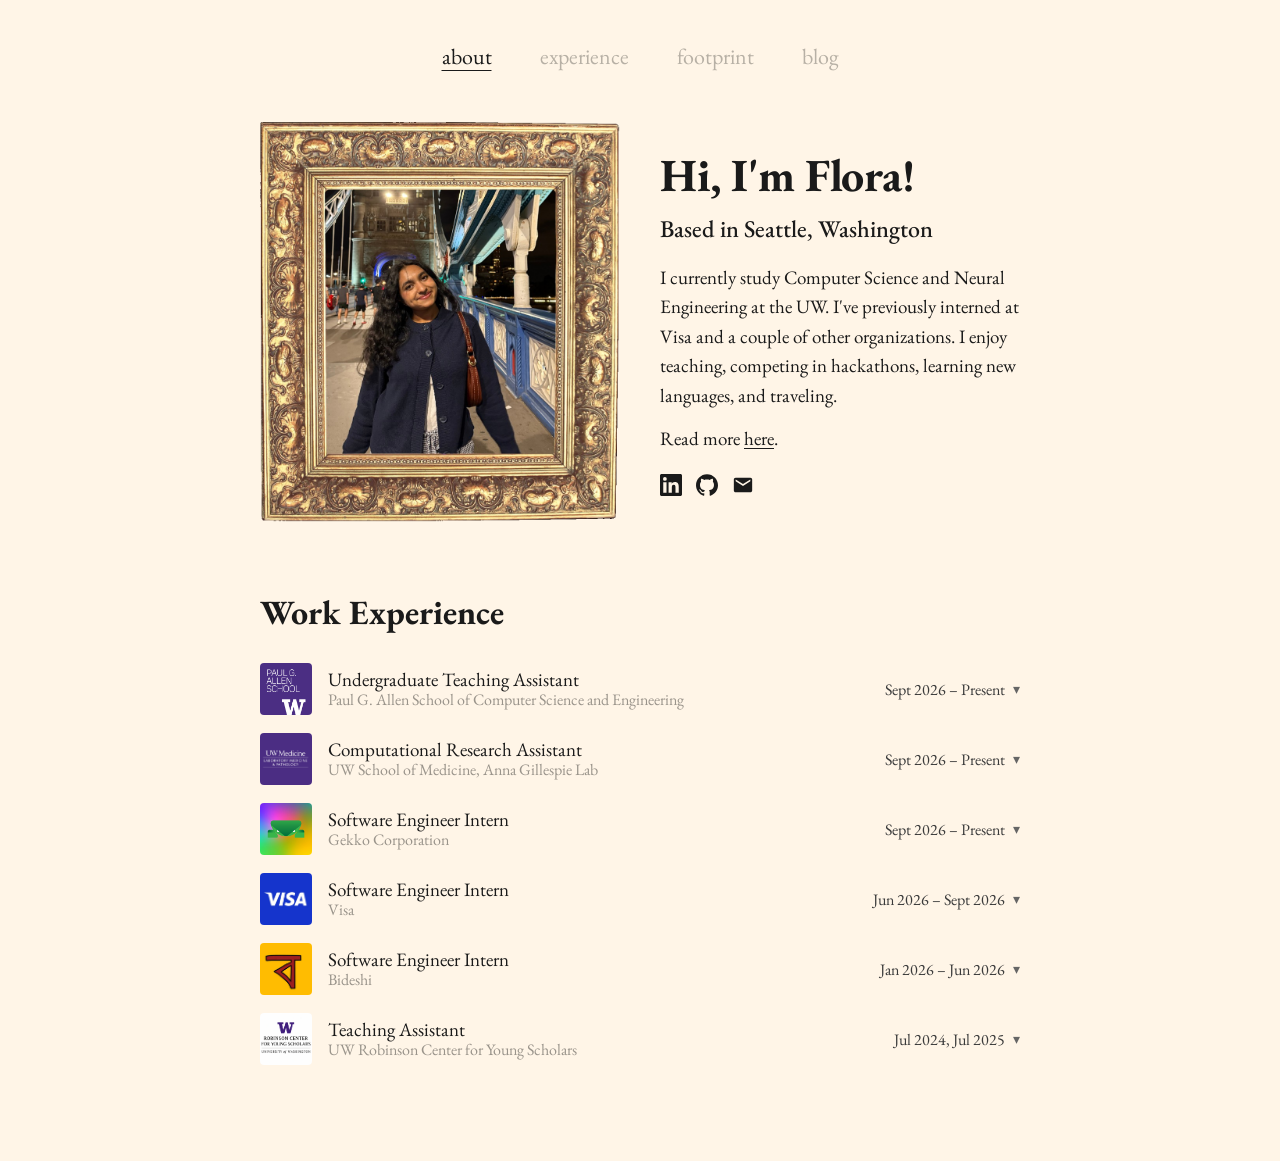
==== index.html @ 86dea398 "Make experience links clickable and shrink tag text. Co-authored-by: Cursor <cursoragent@cursor.com>" ====
<!DOCTYPE html>
<html lang="en">
<head>
    <meta charset="UTF-8">
    <meta name="viewport" content="width=device-width, initial-scale=1.0">
    <title>flora yasmin</title>
    <link rel="icon" href="data:image/svg+xml,<svg xmlns=%22http://www.w3.org/2000/svg%22 viewBox=%220 0 100 100%22><text y=%22.9em%22 font-size=%2290%22>🌷</text></svg>">
    <link rel="preconnect" href="https://fonts.googleapis.com">
    <link rel="preconnect" href="https://fonts.gstatic.com" crossorigin>
    <link href="https://fonts.googleapis.com/css2?family=EB+Garamond:ital,wght@0,400;0,500;0,600;0,700;1,400&display=swap" rel="stylesheet">
    <link rel="stylesheet" href="index.css">
</head>
<body>

<header class="site-header">
    <nav class="nav" aria-label="Primary">
        <a href="index.html" class="nav-link active">about</a>
        <a href="#experience" class="nav-link">experience</a>
        <a href="footprint.html" class="nav-link">footprint</a>
        <a href="blog.html" class="nav-link">blog</a>
    </nav>
</header>

<main class="page">
    <section class="hero" aria-label="About">
        <div class="hero-photo">
            <img src="floraframe.png" alt="Flora in an ornate gold frame">
        </div>
        <div class="hero-copy">
            <h1>Hi, I'm Flora!</h1>
            <p class="hero-location">Based in Seattle, Washington</p>
            <p class="hero-bio">I currently study Computer Science and Neural Engineering at the UW. I've previously interned at Visa and a couple of other organizations. I enjoy teaching, competing in hackathons, learning new languages, and traveling.</p>
            <p class="hero-more">Read more <a href="blog.html">here</a>.</p>
            <div class="socials" aria-label="Social links">
                <a href="https://linkedin.com/in/florayasmin" target="_blank" rel="noopener" aria-label="LinkedIn">
                    <svg viewBox="0 0 24 24" width="22" height="22" fill="currentColor" aria-hidden="true"><path d="M20.447 20.452h-3.554v-5.569c0-1.328-.027-3.037-1.852-3.037-1.853 0-2.136 1.445-2.136 2.939v5.667H9.351V9h3.414v1.561h.046c.477-.9 1.637-1.85 3.37-1.85 3.601 0 4.267 2.37 4.267 5.455v6.286zM5.337 7.433a2.062 2.062 0 1 1 0-4.125 2.062 2.062 0 0 1 0 4.125zM7.119 20.452H3.555V9h3.564v11.452zM22.225 0H1.771C.792 0 0 .774 0 1.729v20.542C0 23.227.792 24 1.771 24h20.451C23.2 24 24 23.227 24 22.271V1.729C24 .774 23.2 0 22.222 0h.003z"/></svg>
                </a>
                <a href="https://github.com/florayasmin" target="_blank" rel="noopener" aria-label="GitHub">
                    <svg viewBox="0 0 24 24" width="22" height="22" fill="currentColor" aria-hidden="true"><path d="M12 .297c-6.63 0-12 5.373-12 12 0 5.303 3.438 9.8 8.205 11.385.6.113.82-.258.82-.577 0-.285-.01-1.04-.015-2.04-3.338.724-4.042-1.61-4.042-1.61C4.422 18.07 3.633 17.7 3.633 17.7c-1.087-.744.084-.729.084-.729 1.205.084 1.838 1.236 1.838 1.236 1.07 1.835 2.809 1.305 3.495.998.108-.776.417-1.305.76-1.605-2.665-.3-5.466-1.332-5.466-5.93 0-1.31.465-2.38 1.235-3.22-.135-.303-.54-1.523.105-3.176 0 0 1.005-.322 3.3 1.23.96-.267 1.98-.399 3-.405 1.02.006 2.04.138 3 .405 2.28-1.552 3.285-1.23 3.285-1.23.645 1.653.24 2.873.12 3.176.765.84 1.23 1.91 1.23 3.22 0 4.61-2.805 5.625-5.475 5.92.42.36.81 1.096.81 2.22 0 1.606-.015 2.896-.015 3.286 0 .315.21.69.825.57C20.565 22.092 24 17.592 24 12.297c0-6.627-5.373-12-12-12"/></svg>
                </a>
                <a href="mailto:fyasmin@uw.edu" aria-label="Email">
                    <svg viewBox="0 0 24 24" width="22" height="22" fill="currentColor" aria-hidden="true"><path d="M20 4H4c-1.1 0-2 .9-2 2v12c0 1.1.9 2 2 2h16c1.1 0 2-.9 2-2V6c0-1.1-.9-2-2-2zm0 4-8 5-8-5V6l8 5 8-5v2z"/></svg>
                </a>
            </div>
        </div>
    </section>

    <section class="experience" id="experience" aria-labelledby="experience-heading">
        <h2 id="experience-heading">Work Experience</h2>
        <ul class="exp-list">
            <li class="exp-item">
                <button class="exp-toggle" type="button" aria-expanded="false">
                    <img class="exp-logo" src="uw-allen-school.png" alt="">
                    <div class="exp-text">
                        <p class="exp-role">Undergraduate Teaching Assistant</p>
                        <p class="exp-org">Paul G. Allen School of Computer Science and Engineering</p>
                    </div>
                    <span class="exp-meta">
                        <span class="exp-dates">Sept 2026 – Present</span>
                        <span class="exp-chevron" aria-hidden="true">▾</span>
                    </span>
                </button>
                <div class="exp-details" hidden>
                    <p class="exp-desc">CSE 190B: Freshman Direct-Admit Seminar</p>
                </div>
            </li>
            <li class="exp-item">
                <button class="exp-toggle" type="button" aria-expanded="false">
                    <img class="exp-logo" src="uwmed.jpg" alt="">
                    <div class="exp-text">
                        <p class="exp-role">Computational Research Assistant</p>
                        <p class="exp-org">UW School of Medicine, Anna Gillespie Lab</p>
                    </div>
                    <span class="exp-meta">
                        <span class="exp-dates">Sept 2026 – Present</span>
                        <span class="exp-chevron" aria-hidden="true">▾</span>
                    </span>
                </button>
                <div class="exp-details" hidden>
                    <p class="exp-desc">Analyzing hippocampal electrophysiology datasets using Python to understand the brain’s mechanisms of memory and decision-making, and impacts on cognitive decline</p>
                    <a class="exp-link" href="https://www.gillespie-lab.com" target="_blank" rel="noopener">https://www.gillespie-lab.com</a>
                </div>
            </li>
            <li class="exp-item">
                <button class="exp-toggle" type="button" aria-expanded="false">
                    <img class="exp-logo" src="gekkoc.png" alt="">
                    <div class="exp-text">
                        <p class="exp-role">Software Engineer Intern</p>
                        <p class="exp-org">Gekko Corporation</p>
                    </div>
                    <span class="exp-meta">
                        <span class="exp-dates">Sept 2026 – Present</span>
                        <span class="exp-chevron" aria-hidden="true">▾</span>
                    </span>
                </button>
                <div class="exp-details" hidden>
                    <p class="exp-desc">AI SIEM, Recursive Language Models</p>
                </div>
            </li>
            <li class="exp-item">
                <button class="exp-toggle" type="button" aria-expanded="false">
                    <img class="exp-logo" src="visa.png" alt="">
                    <div class="exp-text">
                        <p class="exp-role">Software Engineer Intern</p>
                        <p class="exp-org">Visa</p>
                    </div>
                    <span class="exp-meta">
                        <span class="exp-dates">Jun 2026 – Sept 2026</span>
                        <span class="exp-chevron" aria-hidden="true">▾</span>
                    </span>
                </button>
                <div class="exp-details" hidden>
                    <p class="exp-desc">Acceptance Solutions: Analytics Platform</p>
                    <p class="exp-tags">LLMs, Python, React, LangGraph</p>
                </div>
            </li>
            <li class="exp-item">
                <button class="exp-toggle" type="button" aria-expanded="false">
                    <img class="exp-logo" src="bideshi-logo.png" alt="">
                    <div class="exp-text">
                        <p class="exp-role">Software Engineer Intern</p>
                        <p class="exp-org">Bideshi</p>
                    </div>
                    <span class="exp-meta">
                        <span class="exp-dates">Jan 2026 – Jun 2026</span>
                        <span class="exp-chevron" aria-hidden="true">▾</span>
                    </span>
                </button>
                <div class="exp-details" hidden>
                    <p class="exp-desc">Web Development, UI/UX Focus</p>
                    <a class="exp-link" href="https://bideshi.co" target="_blank" rel="noopener">https://bideshi.co</a>
                </div>
            </li>
            <li class="exp-item">
                <button class="exp-toggle" type="button" aria-expanded="false">
                    <img class="exp-logo" src="robinson.jpg" alt="">
                    <div class="exp-text">
                        <p class="exp-role">Teaching Assistant</p>
                        <p class="exp-org">UW Robinson Center for Young Scholars</p>
                    </div>
                    <span class="exp-meta">
                        <span class="exp-dates">Jul 2024, Jul 2025</span>
                        <span class="exp-chevron" aria-hidden="true">▾</span>
                    </span>
                </button>
                <div class="exp-details" hidden>
                    <p class="exp-desc">Introduction to Robotics + Physics of Roller Coasters!</p>
                </div>
            </li>
        </ul>
    </section>
</main>

<script>
    document.querySelectorAll('.exp-toggle').forEach((btn) => {
        btn.addEventListener('click', () => {
            const item = btn.closest('.exp-item');
            const details = item.querySelector('.exp-details');
            const open = btn.getAttribute('aria-expanded') === 'true';
            btn.setAttribute('aria-expanded', String(!open));
            item.classList.toggle('open', !open);
            details.hidden = open;
        });
    });
</script>

</body>
</html>
---- index.css ----
*, *::before, *::after {
    box-sizing: border-box;
    margin: 0;
    padding: 0;
}

html {
    scroll-behavior: smooth;
}

body {
    font-family: "EB Garamond", Garamond, "Times New Roman", serif;
    background-color: #fff5e7;
    color: #1a1a1a;
    min-height: 100vh;
    line-height: 1.55;
    -webkit-font-smoothing: antialiased;
}

a {
    color: inherit;
    text-decoration: none;
}

img {
    display: block;
    max-width: 100%;
}

.site-header {
    padding: 40px 24px 12px;
}

.nav {
    display: flex;
    justify-content: center;
    gap: 48px;
    flex-wrap: wrap;
}

.nav-link {
    font-size: 22px;
    font-weight: 400;
    color: #b7b0a5;
    transition: color 0.15s ease;
}

.nav-link:hover,
.nav-link.active {
    color: #1a1a1a;
}

.nav-link.active {
    text-decoration: underline;
    text-underline-offset: 6px;
    text-decoration-thickness: 1px;
}

.page {
    width: min(760px, calc(100% - 64px));
    margin: 0 auto;
    padding: 36px 0 96px;
}

.hero {
    display: grid;
    grid-template-columns: 1fr 1fr;
    gap: 40px;
    align-items: center;
    margin-bottom: 64px;
}

.hero-photo {
    width: 100%;
}

.hero-photo img {
    width: 100%;
    height: auto;
}

.hero-copy h1 {
    font-size: clamp(34px, 4.5vw, 46px);
    font-weight: 700;
    line-height: 1.15;
    margin-bottom: 8px;
    letter-spacing: -0.01em;
}

.hero-location {
    font-size: clamp(18px, 2.2vw, 24px);
    font-weight: 500;
    margin-bottom: 16px;
}

.hero-bio {
    font-size: clamp(16px, 1.7vw, 19px);
    margin-bottom: 14px;
}

.hero-more {
    font-size: clamp(16px, 1.7vw, 19px);
    margin-bottom: 20px;
}

.hero-more a {
    text-decoration: underline;
    text-underline-offset: 3px;
}

.socials {
    display: flex;
    align-items: center;
    gap: 14px;
}

.socials a {
    color: #1a1a1a;
    display: inline-flex;
    transition: opacity 0.15s ease;
}

.socials a:hover {
    opacity: 0.65;
}

.experience h2 {
    font-size: clamp(26px, 3.2vw, 34px);
    font-weight: 700;
    margin-bottom: 24px;
}

.exp-list {
    list-style: none;
    display: flex;
    flex-direction: column;
    gap: 18px;
}

.exp-item {
    display: block;
}

.exp-toggle {
    width: 100%;
    display: grid;
    grid-template-columns: 52px minmax(0, 1fr) auto;
    gap: 16px;
    align-items: center;
    background: none;
    border: none;
    padding: 0;
    cursor: pointer;
    text-align: left;
    font-family: inherit;
    color: inherit;
}

.exp-logo {
    width: 52px;
    height: 52px;
    object-fit: cover;
    border-radius: 4px;
    background: #fff;
}

.exp-role {
    font-size: 19px;
    font-weight: 400;
    color: #1a1a1a;
    line-height: 1.15;
}

.exp-org {
    font-size: 16px;
    color: #9a948b;
    margin-top: 0;
    line-height: 1.2;
}

.exp-meta {
    display: inline-flex;
    align-items: center;
    gap: 8px;
    flex-shrink: 0;
}

.exp-dates {
    font-size: 16px;
    color: #3a3a3a;
    white-space: nowrap;
    text-align: right;
}

.exp-chevron {
    font-size: 14px;
    color: #666;
    line-height: 1;
    transition: transform 0.2s ease;
}

.exp-item.open .exp-chevron {
    transform: rotate(180deg);
}

.exp-details {
    padding: 10px 0 4px 68px;
    color: #666;
    font-size: 16px;
    line-height: 1.45;
}

.exp-details[hidden] {
    display: none;
}

.exp-desc,
.exp-link,
.exp-tags {
    margin: 0 0 4px;
    display: block;
}

.exp-link {
    text-decoration: underline;
    text-underline-offset: 2px;
    color: #666;
    width: fit-content;
}

.exp-link:hover {
    color: #1a1a1a;
}

.exp-tags {
    color: #8a8a8a;
    font-size: 13px;
}

.placeholder-page {
    width: min(720px, calc(100% - 48px));
    margin: 0 auto;
    padding: 80px 0 100px;
    text-align: center;
}

.placeholder-page h1 {
    font-size: clamp(32px, 4vw, 44px);
    font-weight: 700;
    margin-bottom: 12px;
}

.placeholder-page p {
    font-size: 20px;
    color: #5a5a5a;
}

@media (max-width: 800px) {
    .nav {
        gap: 24px;
    }

    .nav-link {
        font-size: 18px;
    }

    .page {
        width: min(760px, calc(100% - 40px));
        padding-top: 24px;
    }

    .hero {
        grid-template-columns: 1fr;
        gap: 28px;
        margin-bottom: 48px;
    }

    .hero-photo {
        max-width: 300px;
        margin: 0 auto;
    }

    .exp-item {
        /* keep block layout on mobile */
    }

    .exp-toggle {
        grid-template-columns: 48px 1fr;
        gap: 14px;
    }

    .exp-logo {
        width: 48px;
        height: 48px;
    }

    .exp-meta {
        grid-column: 2;
        justify-self: start;
    }

    .exp-dates {
        text-align: left;
        white-space: normal;
        font-size: 15px;
        color: #666;
    }

    .exp-details {
        padding-left: 62px;
    }
}
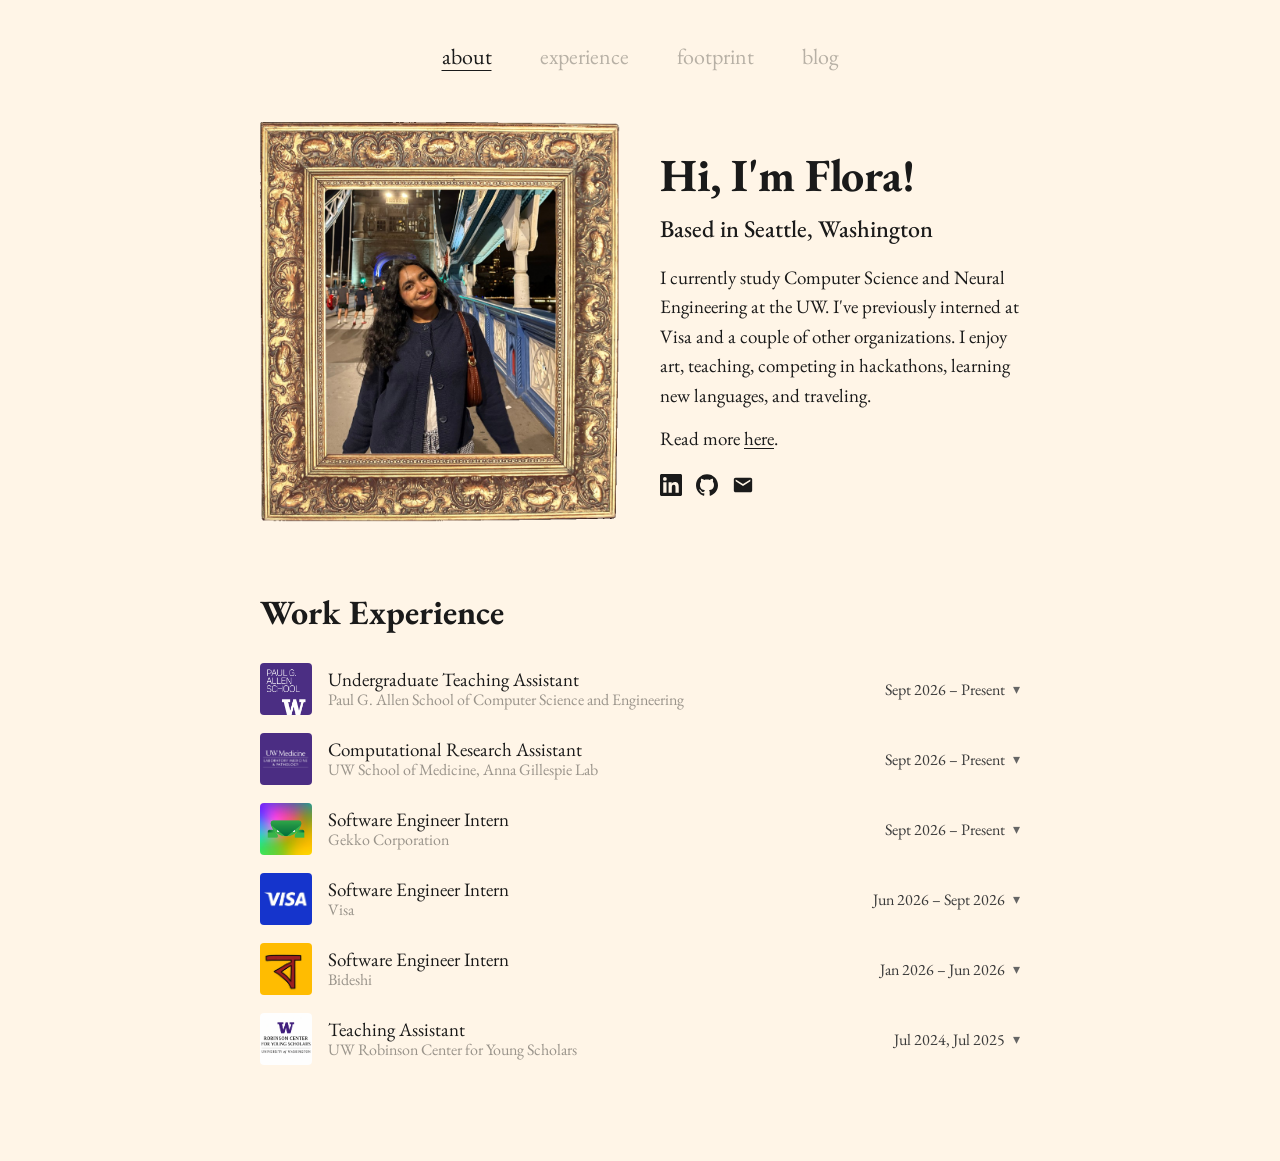
==== commit 03570ff2: "Mention art in the homepage bio. Co-authored-by: Cursor <cursoragent@cursor.com>" ====
--- a/index.html
+++ b/index.html
@@ -4,7 +4,7 @@
     <meta charset="UTF-8">
     <meta name="viewport" content="width=device-width, initial-scale=1.0">
     <title>flora yasmin</title>
-    <link rel="icon" href="data:image/svg+xml,<svg xmlns=%22http://www.w3.org/2000/svg%22 viewBox=%220 0 100 100%22><text y=%22.9em%22 font-size=%2290%22>🌷</text></svg>">
+    <link rel="icon" href="data:image/svg+xml,<svg xmlns=%22http://www.w3.org/2000/svg%22 viewBox=%220 0 100 100%22><text y=%22.9em%22 font-size=%2290%22>🌺</text></svg>">
     <link rel="preconnect" href="https://fonts.googleapis.com">
     <link rel="preconnect" href="https://fonts.gstatic.com" crossorigin>
     <link href="https://fonts.googleapis.com/css2?family=EB+Garamond:ital,wght@0,400;0,500;0,600;0,700;1,400&display=swap" rel="stylesheet">
@@ -29,7 +29,7 @@
         <div class="hero-copy">
             <h1>Hi, I'm Flora!</h1>
             <p class="hero-location">Based in Seattle, Washington</p>
-            <p class="hero-bio">I currently study Computer Science and Neural Engineering at the UW. I've previously interned at Visa and a couple of other organizations. I enjoy teaching, competing in hackathons, learning new languages, and traveling.</p>
+            <p class="hero-bio">I currently study Computer Science and Neural Engineering at the UW. I've previously interned at Visa and a couple of other organizations. I enjoy art, teaching, competing in hackathons, learning new languages, and traveling.</p>
             <p class="hero-more">Read more <a href="blog.html">here</a>.</p>
             <div class="socials" aria-label="Social links">
                 <a href="https://linkedin.com/in/florayasmin" target="_blank" rel="noopener" aria-label="LinkedIn">
--- a/index.css
+++ b/index.css
@@ -310,3 +310,234 @@
         padding-left: 62px;
     }
 }
+
+/* ── footprint map ── */
+.footprint-body {
+    min-height: 100vh;
+    display: flex;
+    flex-direction: column;
+}
+
+.footprint-body .site-header {
+    padding-bottom: 0;
+}
+
+.footprint-page {
+    width: min(1180px, calc(100% - 32px));
+    margin: 0 auto;
+    padding: 36px 0 32px;
+    flex: 1;
+    display: flex;
+    flex-direction: column;
+}
+
+.footprint-instruction {
+    text-align: center;
+    font-size: 22px;
+    color: #1a1a1a;
+    margin-bottom: 6px;
+}
+
+.footprint-sub {
+    text-align: center;
+    font-size: 18px;
+    color: #5a5a5a;
+    margin-bottom: 8px;
+}
+
+.map-wrap {
+    width: 100%;
+    flex: 1;
+    min-height: min(68vh, 640px);
+    background: transparent;
+    border: none;
+    border-radius: 0;
+    overflow: visible;
+    display: flex;
+    align-items: center;
+}
+
+#worldMap {
+    width: 100%;
+    height: 100%;
+    min-height: min(68vh, 640px);
+    display: block;
+}
+
+.map-ocean {
+    fill: #fff5e7;
+}
+
+.map-land {
+    fill: #efe2cf;
+}
+
+.map-country {
+    fill: #efe2cf;
+    stroke: #fff5e7;
+    stroke-width: 0.6;
+    transition: fill 0.15s ease;
+}
+
+.map-country.visited {
+    fill: #c4a574;
+    cursor: pointer;
+}
+
+.map-country.visited:hover {
+    fill: #b08d55;
+}
+
+.map-marker-dot {
+    fill: #8b6914;
+    stroke: #fff5e7;
+    stroke-width: 1.5;
+    pointer-events: none;
+}
+
+.map-marker-hit {
+    fill: transparent;
+}
+
+.map-marker:hover .map-marker-dot {
+    fill: #6d5210;
+}
+
+.map-fallback {
+    text-align: center;
+    padding: 48px 20px;
+    color: #5a5a5a;
+    font-size: 18px;
+    width: 100%;
+}
+
+.place-modal {
+    position: fixed;
+    inset: 0;
+    z-index: 100;
+    display: flex;
+    align-items: center;
+    justify-content: center;
+    padding: 24px;
+}
+
+.place-modal[hidden] {
+    display: none;
+}
+
+.place-modal-backdrop {
+    position: absolute;
+    inset: 0;
+    background: rgba(40, 30, 20, 0.45);
+}
+
+.place-modal-card {
+    position: relative;
+    z-index: 1;
+    width: min(520px, 100%);
+    max-height: min(80vh, 640px);
+    overflow-y: auto;
+    background: #fff5e7;
+    border: 1px solid #ead9c2;
+    border-radius: 14px;
+    padding: 28px 28px 24px;
+    box-shadow: 0 16px 48px rgba(40, 30, 20, 0.18);
+}
+
+.place-modal-close {
+    position: absolute;
+    top: 14px;
+    right: 14px;
+    width: 32px;
+    height: 32px;
+    border: none;
+    border-radius: 50%;
+    background: #efe2cf;
+    color: #1a1a1a;
+    cursor: pointer;
+    font-family: inherit;
+    font-size: 14px;
+}
+
+.place-modal-close:hover {
+    background: #ead9c2;
+}
+
+.place-modal-card h2 {
+    font-size: 30px;
+    font-weight: 700;
+    margin-bottom: 12px;
+    padding-right: 36px;
+}
+
+.place-modal-story {
+    font-size: 18px;
+    color: #3a3a3a;
+    margin-bottom: 18px;
+    line-height: 1.6;
+}
+
+.place-modal-photos {
+    display: grid;
+    grid-template-columns: 1fr 1fr;
+    gap: 10px;
+}
+
+.place-modal-photos img {
+    width: 100%;
+    aspect-ratio: 4 / 3;
+    object-fit: cover;
+    border-radius: 8px;
+}
+
+.photo-slot {
+    aspect-ratio: 4 / 3;
+    border-radius: 8px;
+    background: #efe2cf;
+    border: 1px dashed #c4a574;
+    color: #8a7a66;
+    display: flex;
+    align-items: center;
+    justify-content: center;
+    font-size: 15px;
+}
+
+.footprint-mobile-note {
+    display: none;
+}
+
+@media (max-width: 700px) {
+    .footprint-page {
+        width: calc(100% - 20px);
+        padding-top: 24px;
+        justify-content: center;
+        min-height: 60vh;
+    }
+
+    .footprint-instruction,
+    .footprint-sub,
+    .map-wrap {
+        display: none;
+    }
+
+    .footprint-mobile-note {
+        display: block;
+        text-align: center;
+        font-size: 20px;
+        line-height: 1.5;
+        color: #3a3a3a;
+        max-width: 18em;
+        margin: 0 auto;
+        padding: 24px 16px;
+    }
+}
+
+@media (max-width: 600px) {
+    .place-modal-photos {
+        grid-template-columns: 1fr;
+    }
+
+    .place-modal-card {
+        padding: 24px 18px 18px;
+    }
+}
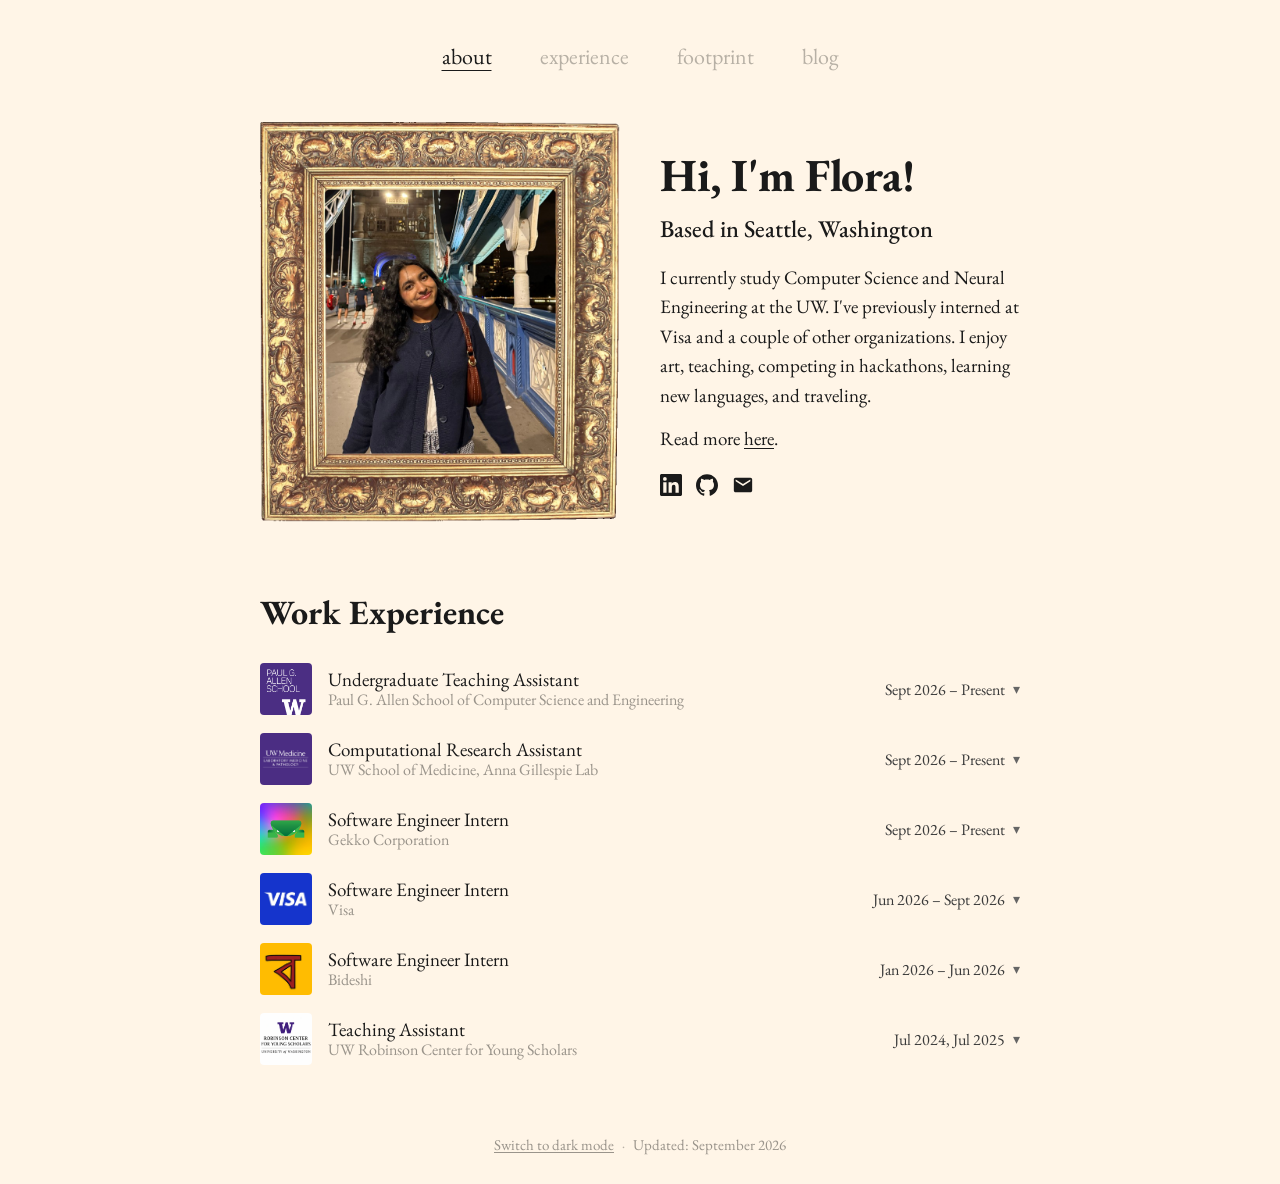
==== commit 583b6a40: "Add dark mode toggle footer across the site. Include a small centered footer with theme switching an" ====
--- a/index.html
+++ b/index.html
@@ -9,6 +9,7 @@
     <link rel="preconnect" href="https://fonts.gstatic.com" crossorigin>
     <link href="https://fonts.googleapis.com/css2?family=EB+Garamond:ital,wght@0,400;0,500;0,600;0,700;1,400&display=swap" rel="stylesheet">
     <link rel="stylesheet" href="index.css">
+    <script src="theme.js"></script>
 </head>
 <body>
 
@@ -151,6 +152,12 @@
     </section>
 </main>
 
+<footer class="site-footer">
+    <button type="button" class="theme-toggle">Switch to dark mode</button>
+    <span class="footer-sep">·</span>
+    <span>Updated: September 2026</span>
+</footer>
+
 <script>
     document.querySelectorAll('.exp-toggle').forEach((btn) => {
         btn.addEventListener('click', () => {
--- a/index.css
+++ b/index.css
@@ -1,3 +1,47 @@
+:root {
+    --bg: #fff5e7;
+    --text: #1a1a1a;
+    --text-muted: #5a5a5a;
+    --text-soft: #9a948b;
+    --text-mid: #3a3a3a;
+    --nav-idle: #b7b0a5;
+    --detail: #666;
+    --tags: #8a8a8a;
+    --logo-bg: #fff;
+    --map-land: #efe2cf;
+    --map-visited: #c4a574;
+    --map-visited-hover: #b08d55;
+    --map-marker: #8b6914;
+    --map-marker-hover: #6d5210;
+    --modal-border: #ead9c2;
+    --modal-chip: #efe2cf;
+    --modal-backdrop: rgba(40, 30, 20, 0.45);
+    --slot-text: #8a7a66;
+    --footer: #9a948b;
+}
+
+html[data-theme="dark"] {
+    --bg: #1b1924;
+    --text: #fff5e7;
+    --text-muted: #b7b0a5;
+    --text-soft: #8a8494;
+    --text-mid: #d4cfc4;
+    --nav-idle: #6f6a78;
+    --detail: #b7b0a5;
+    --tags: #8a8494;
+    --logo-bg: #2a2735;
+    --map-land: #2a2735;
+    --map-visited: #c4a574;
+    --map-visited-hover: #d4b88a;
+    --map-marker: #e0c089;
+    --map-marker-hover: #fff5e7;
+    --modal-border: #3a3648;
+    --modal-chip: #2a2735;
+    --modal-backdrop: rgba(0, 0, 0, 0.55);
+    --slot-text: #8a8494;
+    --footer: #8a8494;
+}
+
 *, *::before, *::after {
     box-sizing: border-box;
     margin: 0;
@@ -10,11 +54,14 @@
 
 body {
     font-family: "EB Garamond", Garamond, "Times New Roman", serif;
-    background-color: #fff5e7;
-    color: #1a1a1a;
+    background-color: var(--bg);
+    color: var(--text);
     min-height: 100vh;
     line-height: 1.55;
     -webkit-font-smoothing: antialiased;
+    display: flex;
+    flex-direction: column;
+    transition: background-color 0.2s ease, color 0.2s ease;
 }
 
 a {
@@ -41,13 +88,13 @@
 .nav-link {
     font-size: 22px;
     font-weight: 400;
-    color: #b7b0a5;
+    color: var(--nav-idle);
     transition: color 0.15s ease;
 }
 
 .nav-link:hover,
 .nav-link.active {
-    color: #1a1a1a;
+    color: var(--text);
 }
 
 .nav-link.active {
@@ -59,7 +106,8 @@
 .page {
     width: min(760px, calc(100% - 64px));
     margin: 0 auto;
-    padding: 36px 0 96px;
+    padding: 36px 0 48px;
+    flex: 1;
 }
 
 .hero {
@@ -115,7 +163,7 @@
 }
 
 .socials a {
-    color: #1a1a1a;
+    color: var(--text);
     display: inline-flex;
     transition: opacity 0.15s ease;
 }
@@ -161,19 +209,19 @@
     height: 52px;
     object-fit: cover;
     border-radius: 4px;
-    background: #fff;
+    background: var(--logo-bg);
 }
 
 .exp-role {
     font-size: 19px;
     font-weight: 400;
-    color: #1a1a1a;
+    color: var(--text);
     line-height: 1.15;
 }
 
 .exp-org {
     font-size: 16px;
-    color: #9a948b;
+    color: var(--text-soft);
     margin-top: 0;
     line-height: 1.2;
 }
@@ -187,14 +235,14 @@
 
 .exp-dates {
     font-size: 16px;
-    color: #3a3a3a;
+    color: var(--text-mid);
     white-space: nowrap;
     text-align: right;
 }
 
 .exp-chevron {
     font-size: 14px;
-    color: #666;
+    color: var(--detail);
     line-height: 1;
     transition: transform 0.2s ease;
 }
@@ -205,7 +253,7 @@
 
 .exp-details {
     padding: 10px 0 4px 68px;
-    color: #666;
+    color: var(--detail);
     font-size: 16px;
     line-height: 1.45;
 }
@@ -224,24 +272,25 @@
 .exp-link {
     text-decoration: underline;
     text-underline-offset: 2px;
-    color: #666;
+    color: var(--detail);
     width: fit-content;
 }
 
 .exp-link:hover {
-    color: #1a1a1a;
+    color: var(--text);
 }
 
 .exp-tags {
-    color: #8a8a8a;
+    color: var(--tags);
     font-size: 13px;
 }
 
 .placeholder-page {
     width: min(720px, calc(100% - 48px));
     margin: 0 auto;
-    padding: 80px 0 100px;
+    padding: 80px 0 48px;
     text-align: center;
+    flex: 1;
 }
 
 .placeholder-page h1 {
@@ -252,7 +301,38 @@
 
 .placeholder-page p {
     font-size: 20px;
-    color: #5a5a5a;
+    color: var(--text-muted);
+}
+
+.site-footer {
+    display: flex;
+    align-items: center;
+    justify-content: center;
+    flex-wrap: wrap;
+    gap: 8px;
+    padding: 20px 16px 28px;
+    font-size: 15px;
+    color: var(--footer);
+}
+
+.theme-toggle {
+    font-family: inherit;
+    font-size: 15px;
+    color: var(--footer);
+    background: none;
+    border: none;
+    padding: 0;
+    cursor: pointer;
+    text-decoration: underline;
+    text-underline-offset: 2px;
+}
+
+.theme-toggle:hover {
+    color: var(--text);
+}
+
+.footer-sep {
+    opacity: 0.7;
 }
 
 @media (max-width: 800px) {
@@ -280,10 +360,6 @@
         margin: 0 auto;
     }
 
-    .exp-item {
-        /* keep block layout on mobile */
-    }
-
     .exp-toggle {
         grid-template-columns: 48px 1fr;
         gap: 14px;
@@ -303,7 +379,7 @@
         text-align: left;
         white-space: normal;
         font-size: 15px;
-        color: #666;
+        color: var(--detail);
     }
 
     .exp-details {
@@ -314,8 +390,6 @@
 /* ── footprint map ── */
 .footprint-body {
     min-height: 100vh;
-    display: flex;
-    flex-direction: column;
 }
 
 .footprint-body .site-header {
@@ -325,7 +399,7 @@
 .footprint-page {
     width: min(1180px, calc(100% - 32px));
     margin: 0 auto;
-    padding: 36px 0 32px;
+    padding: 36px 0 24px;
     flex: 1;
     display: flex;
     flex-direction: column;
@@ -334,14 +408,14 @@
 .footprint-instruction {
     text-align: center;
     font-size: 22px;
-    color: #1a1a1a;
+    color: var(--text);
     margin-bottom: 6px;
 }
 
 .footprint-sub {
     text-align: center;
     font-size: 18px;
-    color: #5a5a5a;
+    color: var(--text-muted);
     margin-bottom: 8px;
 }
 
@@ -365,32 +439,32 @@
 }
 
 .map-ocean {
-    fill: #fff5e7;
+    fill: var(--bg);
 }
 
 .map-land {
-    fill: #efe2cf;
+    fill: var(--map-land);
 }
 
 .map-country {
-    fill: #efe2cf;
-    stroke: #fff5e7;
+    fill: var(--map-land);
+    stroke: var(--bg);
     stroke-width: 0.6;
     transition: fill 0.15s ease;
 }
 
 .map-country.visited {
-    fill: #c4a574;
+    fill: var(--map-visited);
     cursor: pointer;
 }
 
 .map-country.visited:hover {
-    fill: #b08d55;
+    fill: var(--map-visited-hover);
 }
 
 .map-marker-dot {
-    fill: #8b6914;
-    stroke: #fff5e7;
+    fill: var(--map-marker);
+    stroke: var(--bg);
     stroke-width: 1.5;
     pointer-events: none;
 }
@@ -400,13 +474,13 @@
 }
 
 .map-marker:hover .map-marker-dot {
-    fill: #6d5210;
+    fill: var(--map-marker-hover);
 }
 
 .map-fallback {
     text-align: center;
     padding: 48px 20px;
-    color: #5a5a5a;
+    color: var(--text-muted);
     font-size: 18px;
     width: 100%;
 }
@@ -428,7 +502,7 @@
 .place-modal-backdrop {
     position: absolute;
     inset: 0;
-    background: rgba(40, 30, 20, 0.45);
+    background: var(--modal-backdrop);
 }
 
 .place-modal-card {
@@ -437,11 +511,12 @@
     width: min(520px, 100%);
     max-height: min(80vh, 640px);
     overflow-y: auto;
-    background: #fff5e7;
-    border: 1px solid #ead9c2;
+    background: var(--bg);
+    border: 1px solid var(--modal-border);
     border-radius: 14px;
     padding: 28px 28px 24px;
-    box-shadow: 0 16px 48px rgba(40, 30, 20, 0.18);
+    box-shadow: 0 16px 48px rgba(0, 0, 0, 0.18);
+    color: var(--text);
 }
 
 .place-modal-close {
@@ -452,15 +527,15 @@
     height: 32px;
     border: none;
     border-radius: 50%;
-    background: #efe2cf;
-    color: #1a1a1a;
+    background: var(--modal-chip);
+    color: var(--text);
     cursor: pointer;
     font-family: inherit;
     font-size: 14px;
 }
 
 .place-modal-close:hover {
-    background: #ead9c2;
+    opacity: 0.85;
 }
 
 .place-modal-card h2 {
@@ -472,7 +547,7 @@
 
 .place-modal-story {
     font-size: 18px;
-    color: #3a3a3a;
+    color: var(--text-mid);
     margin-bottom: 18px;
     line-height: 1.6;
 }
@@ -493,9 +568,9 @@
 .photo-slot {
     aspect-ratio: 4 / 3;
     border-radius: 8px;
-    background: #efe2cf;
-    border: 1px dashed #c4a574;
-    color: #8a7a66;
+    background: var(--modal-chip);
+    border: 1px dashed var(--map-visited);
+    color: var(--slot-text);
     display: flex;
     align-items: center;
     justify-content: center;
@@ -525,7 +600,7 @@
         text-align: center;
         font-size: 20px;
         line-height: 1.5;
-        color: #3a3a3a;
+        color: var(--text-mid);
         max-width: 18em;
         margin: 0 auto;
         padding: 24px 16px;
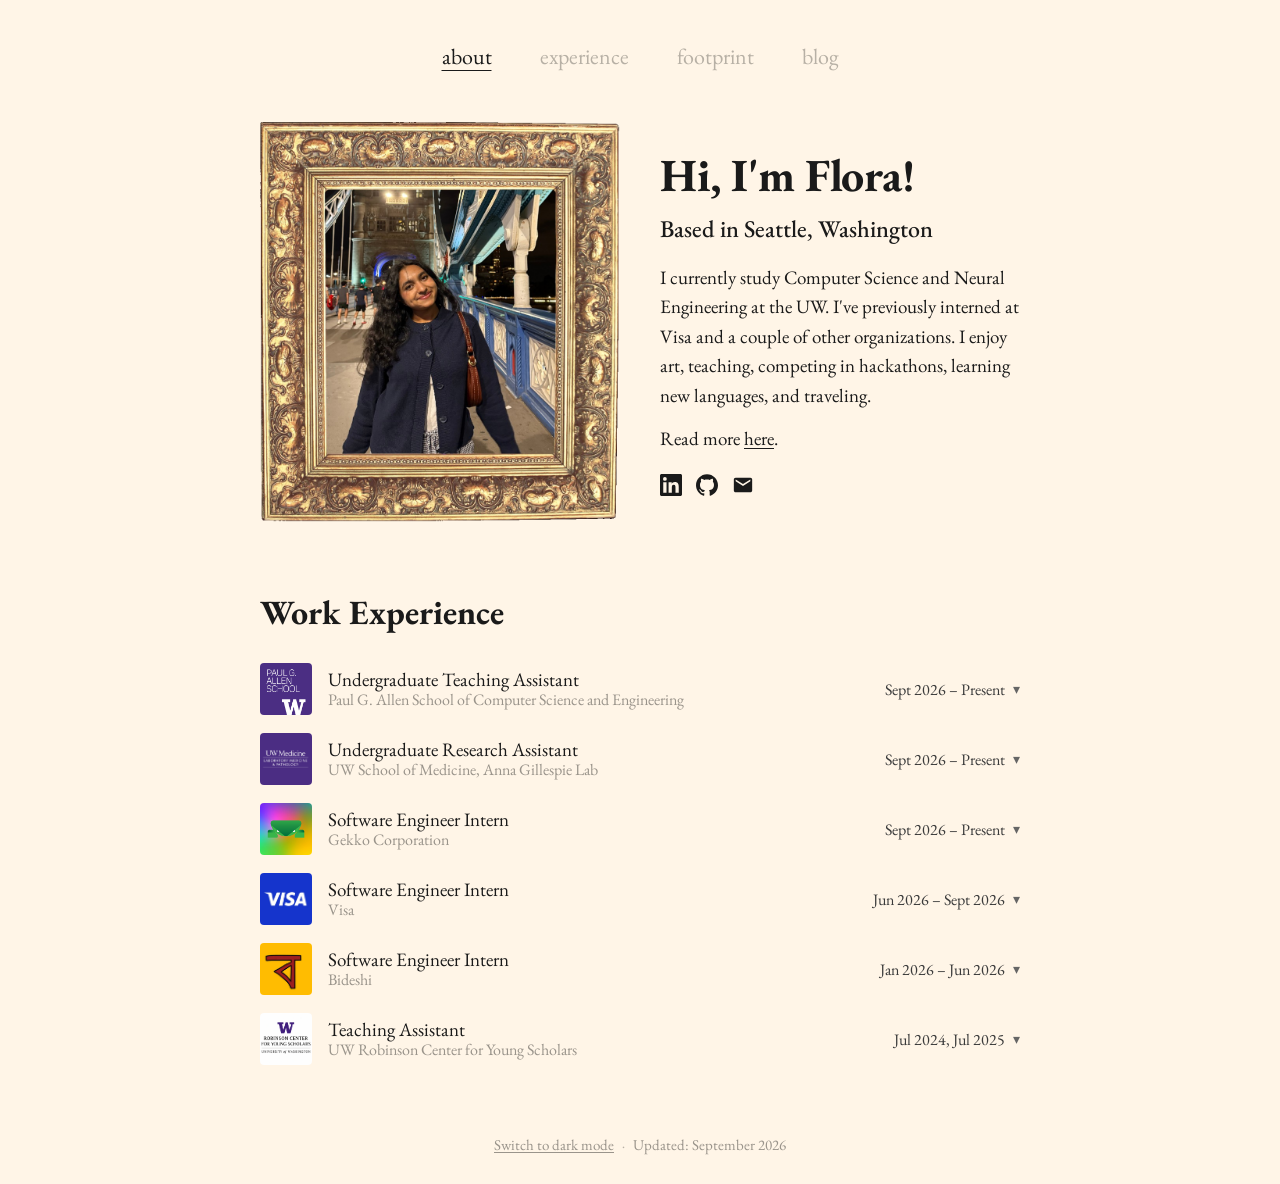
==== commit 7202a38f: "Rename UW Medicine role to undergraduate research assistant. Co-authored-by: Cursor <cursoragent@cur" ====
--- a/index.html
+++ b/index.html
@@ -69,7 +69,7 @@
                 <button class="exp-toggle" type="button" aria-expanded="false">
                     <img class="exp-logo" src="uwmed.jpg" alt="">
                     <div class="exp-text">
-                        <p class="exp-role">Computational Research Assistant</p>
+                        <p class="exp-role">Undergraduate Research Assistant</p>
                         <p class="exp-org">UW School of Medicine, Anna Gillespie Lab</p>
                     </div>
                     <span class="exp-meta">
--- a/index.css
+++ b/index.css
@@ -429,6 +429,26 @@
     overflow: visible;
     display: flex;
     align-items: center;
+    position: relative;
+}
+
+.map-tooltip {
+    position: absolute;
+    z-index: 5;
+    transform: translate(-50%, calc(-100% - 12px));
+    background: var(--text);
+    color: var(--bg);
+    font-size: 14px;
+    line-height: 1.3;
+    padding: 6px 10px;
+    border-radius: 6px;
+    white-space: nowrap;
+    pointer-events: none;
+    box-shadow: 0 4px 14px rgba(0, 0, 0, 0.18);
+}
+
+.map-tooltip[hidden] {
+    display: none;
 }
 
 #worldMap {
@@ -455,7 +475,7 @@
 
 .map-country.visited {
     fill: var(--map-visited);
-    cursor: pointer;
+    cursor: default;
 }
 
 .map-country.visited:hover {
@@ -469,12 +489,20 @@
     pointer-events: none;
 }
 
+.map-marker.special .map-marker-dot {
+    fill: #77a5fd;
+}
+
 .map-marker-hit {
     fill: transparent;
 }
 
 .map-marker:hover .map-marker-dot {
     fill: var(--map-marker-hover);
+}
+
+.map-marker.special:hover .map-marker-dot {
+    fill: #2e8bf5;
 }
 
 .map-fallback {
@@ -493,6 +521,14 @@
     align-items: center;
     justify-content: center;
     padding: 24px;
+}
+
+.place-modal.has-gallery {
+    /* Bias slightly downward so only the first intro line stays visible above */
+    align-items: center;
+    padding-top: 36px;
+    padding-bottom: 24px;
+    overflow-y: auto;
 }
 
 .place-modal[hidden] {
@@ -519,30 +555,90 @@
     color: var(--text);
 }
 
+/* Gallery template (Italy and future special places) */
+.place-modal.has-gallery .place-modal-card {
+    width: min(760px, calc(100vw - 48px));
+    max-height: min(84vh, 780px);
+    margin-top: 8px;
+    padding: 14px 20px 20px;
+    display: flex;
+    flex-direction: column;
+    overflow: hidden;
+}
+
+.place-modal-header {
+    display: flex;
+    align-items: center;
+    gap: 12px;
+    margin-bottom: 12px;
+    flex-shrink: 0;
+}
+
 .place-modal-close {
-    position: absolute;
-    top: 14px;
-    right: 14px;
-    width: 32px;
-    height: 32px;
+    position: static;
+    flex: 0 0 auto;
+    width: 28px;
+    height: 28px;
     border: none;
     border-radius: 50%;
     background: var(--modal-chip);
     color: var(--text);
     cursor: pointer;
     font-family: inherit;
-    font-size: 14px;
+    font-size: 13px;
+    line-height: 1;
+    z-index: 2;
+    display: flex;
+    align-items: center;
+    justify-content: center;
+    padding: 0;
+    margin-left: auto;
+}
+
+.place-modal.has-gallery .place-modal-close {
+    width: 28px;
+    height: 28px;
 }
 
 .place-modal-close:hover {
     opacity: 0.85;
 }
 
-.place-modal-card h2 {
+.place-modal-card h2,
+.place-modal-heading {
     font-size: 30px;
     font-weight: 700;
-    margin-bottom: 12px;
-    padding-right: 36px;
+    margin-bottom: 0;
+    padding-right: 0;
+    line-height: 1.25;
+    flex: 1 1 auto;
+    min-width: 0;
+}
+
+.place-modal.has-gallery .place-modal-heading {
+    display: flex;
+    flex-wrap: wrap;
+    align-items: baseline;
+    column-gap: 0.3em;
+    row-gap: 0.15em;
+    margin-bottom: 0;
+    font-size: 32px;
+}
+
+.place-modal-name {
+    font-weight: 700;
+    color: var(--text);
+}
+
+.place-modal-tagline {
+    font-size: 16px;
+    font-weight: 400;
+    color: var(--text-muted);
+    line-height: 1.35;
+}
+
+.place-modal-tagline[hidden] {
+    display: none;
 }
 
 .place-modal-story {
@@ -552,21 +648,66 @@
     line-height: 1.6;
 }
 
+.place-modal-story[hidden] {
+    display: none;
+}
+
 .place-modal-photos {
     display: grid;
     grid-template-columns: 1fr 1fr;
     gap: 10px;
 }
 
-.place-modal-photos img {
+.place-modal.has-gallery .place-modal-photos {
+    grid-template-columns: repeat(4, minmax(0, 1fr));
+    gap: 6px;
+    flex: 0 1 auto;
+    min-height: 0;
+    overflow-y: auto;
+    overscroll-behavior: contain;
+    align-content: start;
+}
+
+.place-modal-photo {
+    position: relative;
     width: 100%;
-    aspect-ratio: 4 / 3;
+    aspect-ratio: 1 / 1;
+    overflow: hidden;
+    background: var(--modal-chip);
+    border-radius: 0;
+}
+
+/* Fallback square box for browsers that mishandle aspect-ratio on grid children */
+.place-modal.has-gallery .place-modal-photo {
+    height: 0;
+    padding-bottom: 100%;
+    aspect-ratio: auto;
+}
+
+.place-modal-photo img {
+    position: absolute;
+    inset: 0;
+    width: 100%;
+    height: 100%;
+    max-width: none;
     object-fit: cover;
+    object-position: center;
+    display: block;
+    border-radius: 0;
+}
+
+.place-modal:not(.has-gallery) .place-modal-photo {
+    height: auto;
+    padding-bottom: 0;
+    aspect-ratio: 1 / 1;
+}
+
+.place-modal:not(.has-gallery) .place-modal-photo img {
     border-radius: 8px;
 }
 
 .photo-slot {
-    aspect-ratio: 4 / 3;
+    aspect-ratio: 1 / 1;
     border-radius: 8px;
     background: var(--modal-chip);
     border: 1px dashed var(--map-visited);
@@ -608,8 +749,18 @@
 }
 
 @media (max-width: 600px) {
-    .place-modal-photos {
-        grid-template-columns: 1fr;
+    .place-modal.has-gallery .place-modal-card {
+        width: min(520px, calc(100vw - 24px));
+        padding: 18px 16px 14px;
+    }
+
+    .place-modal.has-gallery .place-modal-heading {
+        font-size: 28px;
+    }
+
+    .place-modal.has-gallery .place-modal-photos {
+        grid-template-columns: repeat(2, minmax(0, 1fr));
+        gap: 5px;
     }
 
     .place-modal-card {
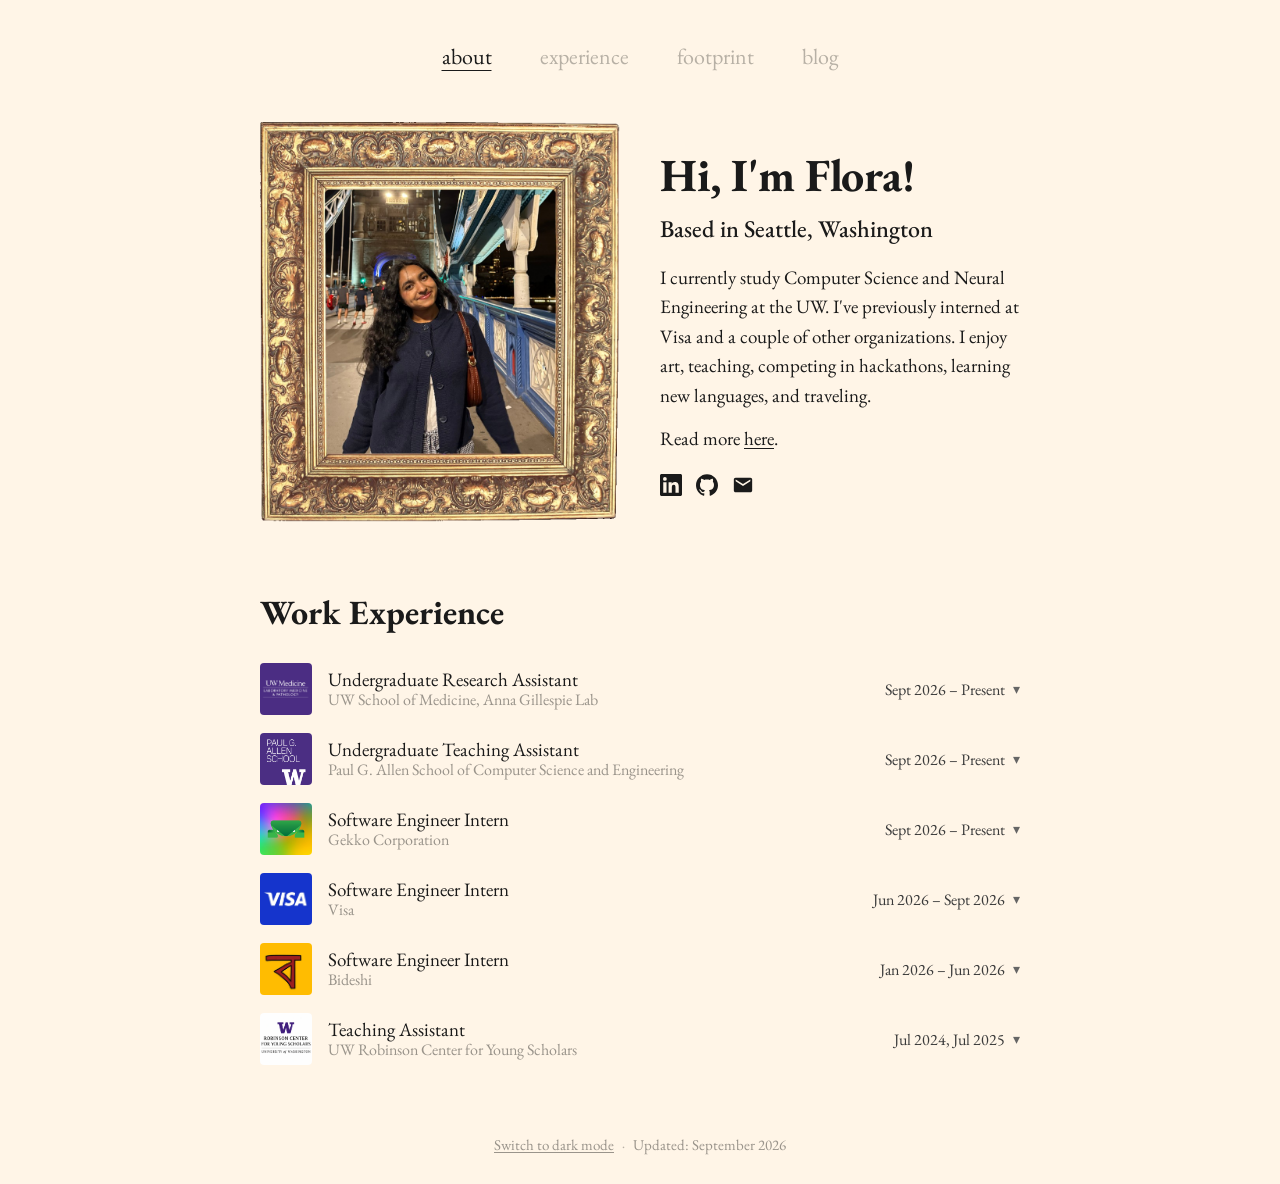
==== commit 59843eb2: "Put research experience above the teaching assistant role. Co-authored-by: Cursor <cursoragent@curso" ====
--- a/index.html
+++ b/index.html
@@ -51,22 +51,6 @@
         <ul class="exp-list">
             <li class="exp-item">
                 <button class="exp-toggle" type="button" aria-expanded="false">
-                    <img class="exp-logo" src="uw-allen-school.png" alt="">
-                    <div class="exp-text">
-                        <p class="exp-role">Undergraduate Teaching Assistant</p>
-                        <p class="exp-org">Paul G. Allen School of Computer Science and Engineering</p>
-                    </div>
-                    <span class="exp-meta">
-                        <span class="exp-dates">Sept 2026 – Present</span>
-                        <span class="exp-chevron" aria-hidden="true">▾</span>
-                    </span>
-                </button>
-                <div class="exp-details" hidden>
-                    <p class="exp-desc">CSE 190B: Freshman Direct-Admit Seminar</p>
-                </div>
-            </li>
-            <li class="exp-item">
-                <button class="exp-toggle" type="button" aria-expanded="false">
                     <img class="exp-logo" src="uwmed.jpg" alt="">
                     <div class="exp-text">
                         <p class="exp-role">Undergraduate Research Assistant</p>
@@ -80,6 +64,22 @@
                 <div class="exp-details" hidden>
                     <p class="exp-desc">Analyzing hippocampal electrophysiology datasets using Python to understand the brain’s mechanisms of memory and decision-making, and impacts on cognitive decline</p>
                     <a class="exp-link" href="https://www.gillespie-lab.com" target="_blank" rel="noopener">https://www.gillespie-lab.com</a>
+                </div>
+            </li>
+            <li class="exp-item">
+                <button class="exp-toggle" type="button" aria-expanded="false">
+                    <img class="exp-logo" src="uw-allen-school.png" alt="">
+                    <div class="exp-text">
+                        <p class="exp-role">Undergraduate Teaching Assistant</p>
+                        <p class="exp-org">Paul G. Allen School of Computer Science and Engineering</p>
+                    </div>
+                    <span class="exp-meta">
+                        <span class="exp-dates">Sept 2026 – Present</span>
+                        <span class="exp-chevron" aria-hidden="true">▾</span>
+                    </span>
+                </button>
+                <div class="exp-details" hidden>
+                    <p class="exp-desc">CSE 190B: Freshman Direct-Admit Seminar</p>
                 </div>
             </li>
             <li class="exp-item">
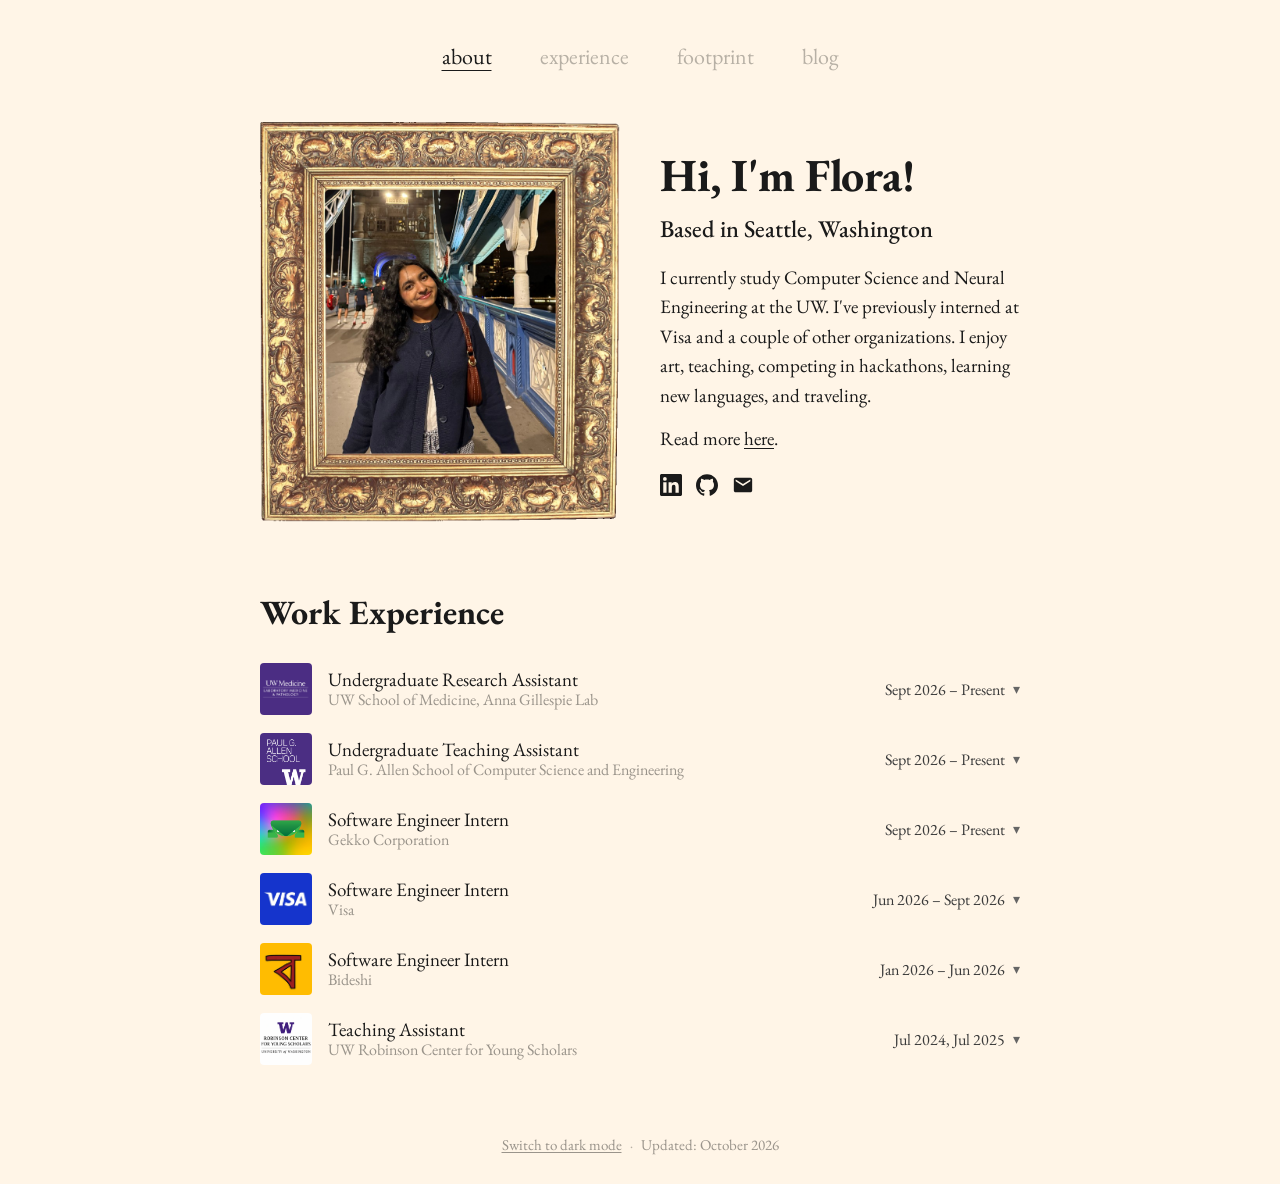
==== commit b3e707fd: "Add a Saudi Arabia photo gallery to the footprint map and update the footer to October 2026. Co-auth" ====
--- a/index.html
+++ b/index.html
@@ -155,7 +155,7 @@
 <footer class="site-footer">
     <button type="button" class="theme-toggle">Switch to dark mode</button>
     <span class="footer-sep">·</span>
-    <span>Updated: September 2026</span>
+    <span>Updated: October 2026</span>
 </footer>
 
 <script>
--- a/index.css
+++ b/index.css
@@ -684,6 +684,14 @@
     aspect-ratio: auto;
 }
 
+/* Tall tile fills the right-hand column across three rows */
+.place-modal.has-gallery .place-modal-photo.tall {
+    grid-column: 4;
+    grid-row: 1 / span 3;
+    height: auto;
+    padding-bottom: 0;
+}
+
 .place-modal-photo img {
     position: absolute;
     inset: 0;
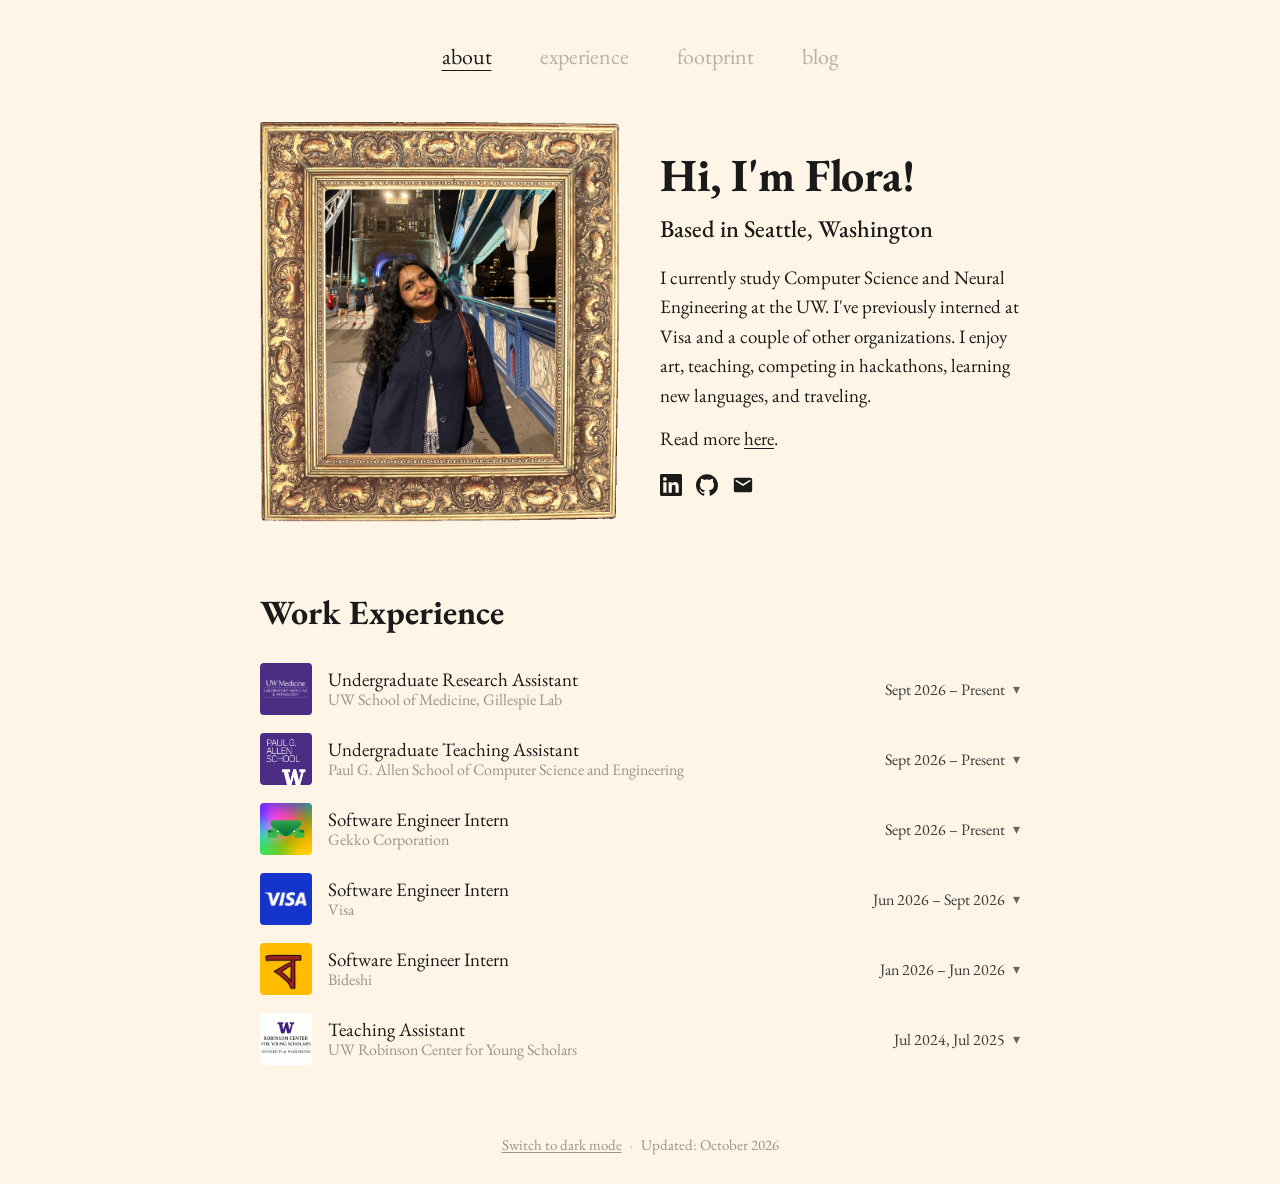
==== commit 93385b18: "fix lab name Co-authored-by: Cursor <cursoragent@cursor.com>" ====
--- a/index.html
+++ b/index.html
@@ -54,7 +54,7 @@
                     <img class="exp-logo" src="uwmed.jpg" alt="">
                     <div class="exp-text">
                         <p class="exp-role">Undergraduate Research Assistant</p>
-                        <p class="exp-org">UW School of Medicine, Anna Gillespie Lab</p>
+                        <p class="exp-org">UW School of Medicine, Gillespie Lab</p>
                     </div>
                     <span class="exp-meta">
                         <span class="exp-dates">Sept 2026 – Present</span>
